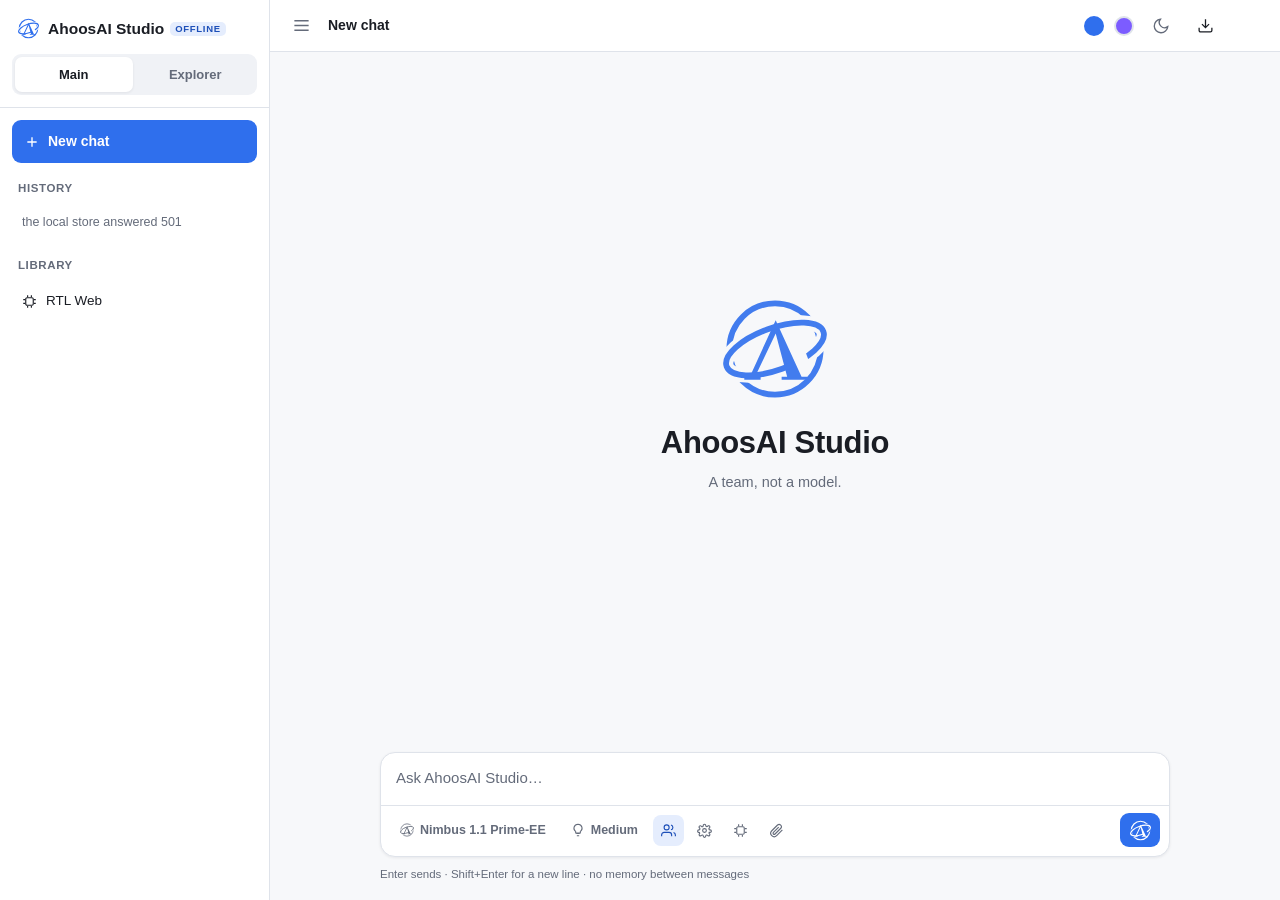
==== desktop/ui/index.html @ 8086b1c2 "AhoosAI Studio, offline Run AhoosAI models on your own computer: no account, no sign-in, and no inte" ====
<!doctype html>
<html lang="en">
<head>
<meta charset="utf-8">
<meta name="viewport" content="width=device-width, initial-scale=1">
<link rel="icon" type="image/svg+xml" href="logo.svg">
<title>AhoosAI Studio — Offline</title>
<style>
/* ---------------------------------------------------------------------------
   Themes: two grounds (light, dark) crossed with two accents (blue, purple).
   Every colour is a token so the cross product needs no duplicated rules --
   the ground sets the neutrals, the accent overrides three values.
   --------------------------------------------------------------------------- */
:root{
  --bg:#f7f8fa; --panel:#ffffff; --panel-2:#f0f2f6; --line:#dfe3ea;
  --ink:#1a1d24; --muted:#646b7a; --user-bg:#eef1f7;
  --code-bg:#f4f6f9; --shadow:0 1px 3px rgba(16,20,30,.07);
  --accent:#2f6fed; --accent-soft:#e5edfd; --accent-ink:#1d4fb8;
  --font:"Segoe UI",-apple-system,BlinkMacSystemFont,Roboto,"Noto Sans","Noto Sans Arabic",Arial,sans-serif;
  --mono:"Cascadia Mono",Consolas,"SF Mono",Menlo,"Liberation Mono",monospace;
}
/* True black, not blue-black. The old ground was #0e1116 -- a navy that
   reads as "dark theme" on an IPS panel and as a smudge on OLED, where black
   pixels are simply off. Every neutral below is grey with no hue in it, so
   the accent is the only colour on screen.

   Text is #ededed rather than #ffffff: pure white on pure black overshoots
   contrast and blooms at small sizes. Lines lift to #262626 because a border
   that worked against #0e1116 disappears against #000. */
[data-theme="dark"]{
  --bg:#000000; --panel:#0b0b0b; --panel-2:#151515; --line:#262626;
  --ink:#ededed; --muted:#8a8a8a; --user-bg:#141414;
  --code-bg:#000000; --shadow:0 0 0 1px rgba(255,255,255,.04);
}
[data-accent="purple"]{ --accent:#7c5cff; --accent-soft:#ece7ff; --accent-ink:#5b3fd6; }
[data-theme="dark"][data-accent="blue"]{ --accent:#5b8cff; --accent-soft:#0d1626; --accent-ink:#a8c2ff; }
[data-theme="dark"][data-accent="purple"]{ --accent:#9b7cff; --accent-soft:#160f26; --accent-ink:#c4b0ff; }

*{box-sizing:border-box}
html,body{height:100%}
body{margin:0;background:var(--bg);color:var(--ink);font:15px/1.65 var(--font);
     display:flex;overflow:hidden}
button{font:inherit;color:inherit;background:none;border:0;cursor:pointer}

/* ---- sidebar ------------------------------------------------------------ */
#side{width:270px;flex-shrink:0;background:var(--panel);border-right:1px solid var(--line);
      display:flex;flex-direction:column;transition:margin-left .18s ease}
#side.hidden{margin-left:-270px}
.side-top{padding:12px;border-bottom:1px solid var(--line)}
.brand{display:flex;align-items:center;gap:9px;padding:4px 6px 12px;font-weight:640;font-size:15.5px}
/* Only here. The mark on the empty chat stays clean -- a badge repeated in
   every empty state reads as decoration rather than as a status. */
.brand .beta{font-size:9.5px;font-weight:700;letter-spacing:.7px;text-transform:uppercase;
             color:var(--accent-ink);background:var(--accent-soft);border-radius:5px;
             padding:2px 5px;line-height:1;margin-left:-3px;align-self:center}
.tabs{display:flex;gap:4px;background:var(--panel-2);padding:3px;border-radius:9px}
.tabs button{flex:1;padding:7px;border-radius:7px;font-size:13px;color:var(--muted);font-weight:560}
.tabs button.on{background:var(--panel);color:var(--ink);box-shadow:var(--shadow)}
.pane{flex:1;overflow-y:auto;padding:12px;display:none}
.pane.on{display:block}
.newchat{width:100%;display:flex;align-items:center;gap:8px;padding:10px 12px;border-radius:9px;
         background:var(--accent);color:#fff;font-weight:600;font-size:14px;margin-bottom:16px}
.sec{font-size:11.5px;font-weight:680;letter-spacing:.6px;text-transform:uppercase;
     color:var(--muted);margin:16px 6px 7px}
.row{display:flex;align-items:center;gap:9px;padding:8px 10px;border-radius:8px;
     font-size:13.5px;cursor:pointer;color:var(--ink);width:100%;text-align:left}
.row:hover{background:var(--panel-2)}
.row.on{background:var(--accent-soft);color:var(--accent-ink)}
/* On, and not a control: no pointer, no hover promise, and legible rather than
   greyed out -- it is applied, not unavailable. */
.row.fixed{cursor:default;opacity:.85}
.row span{overflow:hidden;text-overflow:ellipsis;white-space:nowrap}
.empty{color:var(--muted);font-size:12.5px;padding:8px 10px;line-height:1.55}

/* ---- main --------------------------------------------------------------- */
#main{flex:1;display:flex;flex-direction:column;min-width:0}
#bar{height:52px;flex-shrink:0;display:flex;align-items:center;gap:10px;padding:0 14px;
     border-bottom:1px solid var(--line);background:var(--panel)}
.icon{width:34px;height:34px;border-radius:8px;display:grid;place-items:center;color:var(--muted)}
.icon:hover{background:var(--panel-2);color:var(--ink)}
#bar .title{font-weight:600;font-size:14px}
#bar .sp{flex:1}
.swatch{width:20px;height:20px;border-radius:50%;border:2px solid var(--line);cursor:pointer}
.swatch.on{border-color:var(--accent)}

#log{flex:1;overflow-y:auto;padding:26px 20px 10px;position:relative}
.wrap{max-width:790px;margin:0 auto}

/* The empty chat: the mark, large, and the name. Behind the stream and inert,
   so the first message simply covers it rather than having to move it. */
#blank{position:absolute;inset:0;display:grid;place-items:center;align-content:center;
       pointer-events:none;user-select:none;text-align:center;gap:2px}
#blank svg{width:104px;height:104px;color:var(--accent);opacity:.9}
#blank h1{margin:14px 0 0;font-size:31px;font-weight:600;letter-spacing:-.3px;color:var(--ink)}
#blank p{margin:0;color:var(--muted);font-size:14.5px}
/* Pure CSS, so it cannot drift out of step with the script: the mark is hidden
   the moment the stream holds anything. .gone is kept as a belt-and-braces
   hook for the script. */
#stream:not(:empty) + #blank{display:none}
#blank.gone{display:none}
.turn{margin-bottom:22px}
.bubble{padding:13px 16px;border-radius:13px;word-wrap:break-word;overflow-wrap:anywhere}
.user .bubble{background:var(--user-bg);border:1px solid var(--line);margin-left:auto;max-width:84%;width:fit-content}
.bot .bubble{background:var(--panel);border:1px solid var(--line);box-shadow:var(--shadow)}
.err .bubble{background:#fdecec;border:1px solid #f3b9b9;color:#8c1d1d}
[data-theme="dark"] .err .bubble{background:#2a1618;border-color:#5c2a2f;color:#ffb4b4}
.rtl{direction:rtl;text-align:right}
.rtl.user .bubble{margin-left:0;margin-right:auto}
.meta{margin-top:10px;padding-top:9px;border-top:1px solid var(--line);color:var(--muted);
      font-size:12px;display:flex;flex-wrap:wrap;gap:7px;align-items:center}
.tag{background:var(--accent-soft);color:var(--accent-ink);padding:2px 8px;border-radius:6px;
     font-size:11.5px;font-weight:560}

/* ---- stages: thinking, plan ---------------------------------------------- */
.stage{display:flex;align-items:center;gap:10px;padding:10px 14px;margin-bottom:9px;
       border:1px solid var(--line);border-radius:11px;background:var(--panel);
       color:var(--muted);font-size:13.5px}
.stage.done{opacity:.6}
.orbit{position:relative;width:26px;height:26px;flex-shrink:0}
.orbit .ring{position:absolute;inset:0;border-radius:50%;border:2px solid transparent;
             border-top-color:var(--accent);border-right-color:var(--accent);
             animation:spin 1.1s linear infinite}
.orbit .cl{position:absolute;inset:0;display:grid;place-items:center;color:var(--accent)}
@keyframes spin{to{transform:rotate(360deg)}}
.stage .lamp,.stage .scroll{color:var(--accent);flex-shrink:0}
.dots::after{content:'';animation:dots 1.4s steps(4,end) infinite}
@keyframes dots{0%{content:''}25%{content:'.'}50%{content:'..'}75%{content:'...'}}
.brief{font-family:var(--mono);font-size:12px;color:var(--muted);white-space:pre-wrap;
       max-height:120px;overflow-y:auto;margin-top:7px;padding-top:7px;border-top:1px dashed var(--line)}

/* ---- code --------------------------------------------------------------- */
.code{border:1px solid var(--line);border-radius:10px;overflow:hidden;margin:11px 0;background:var(--code-bg)}
.code-head{display:flex;align-items:center;gap:8px;padding:6px 11px;border-bottom:1px solid var(--line);
           font-size:11.5px;color:var(--muted);font-family:var(--mono)}
.code-head .sp{flex:1}
.code-head button{padding:3px 9px;border-radius:6px;font-size:11.5px;color:var(--muted)}
.code-head button:hover{background:var(--panel-2);color:var(--ink)}
.code pre{margin:0;padding:12px;overflow-x:auto;direction:ltr;text-align:left}
.code code{font-family:var(--mono);font-size:12.5px;line-height:1.6}
:not(pre)>code{background:var(--code-bg);border:1px solid var(--line);padding:1px 5px;
               border-radius:5px;font-family:var(--mono);font-size:12.5px;direction:ltr;
               display:inline-block}
.k{color:#c678dd}.s{color:#98c379}.c{color:#7d8799;font-style:italic}.n{color:#d19a66}.f{color:#61afef}
[data-theme="light"] .k,:root .k{color:#a626a4}
:root .s{color:#50a14f} :root .c{color:#a0a1a7} :root .n{color:#986801} :root .f{color:#4078f2}
[data-theme="dark"] .k{color:#c678dd}[data-theme="dark"] .s{color:#98c379}
[data-theme="dark"] .c{color:#7d8799}[data-theme="dark"] .n{color:#d19a66}[data-theme="dark"] .f{color:#61afef}

/* ---- composer ------------------------------------------------------------ */
#foot{flex-shrink:0;padding:12px 20px 16px;background:var(--bg)}
.composer{max-width:790px;margin:0 auto;background:var(--panel);border:1px solid var(--line);
          border-radius:15px;box-shadow:var(--shadow);overflow:visible}
.composer:focus-within{border-color:var(--accent)}
#input{padding:13px 15px;min-height:52px;max-height:210px;overflow-y:auto;outline:none;
       font:inherit;line-height:1.6}
#input:empty:before{content:attr(data-ph);color:var(--muted)}
.tools{display:flex;align-items:center;gap:5px;padding:7px 9px 9px;border-top:1px solid var(--line)}
.tool{height:31px;padding:0 10px;border-radius:8px;display:flex;align-items:center;gap:6px;
      font-size:12.5px;color:var(--muted);font-weight:550}
.tool:hover{background:var(--panel-2);color:var(--ink)}
.tool.sq{width:31px;padding:0;justify-content:center}
.tools .sp{flex:1}
#send{width:40px;height:34px;border-radius:9px;background:var(--accent);display:grid;place-items:center}
#send:disabled{opacity:.45;cursor:not-allowed}
.hint{max-width:790px;margin:8px auto 0;color:var(--muted);font-size:11.5px}

/* gear token: a vertical spanner standing in for @CR-*, named on hover */
.gear-tok{display:inline-flex;align-items:center;justify-content:center;width:22px;height:22px;
          border-radius:6px;background:var(--accent-soft);color:var(--accent-ink);
          vertical-align:-5px;margin:0 2px;cursor:default;position:relative}
.gear-tok:hover:after{content:attr(data-label);position:absolute;bottom:130%;left:50%;
       transform:translateX(-50%);background:var(--ink);color:var(--bg);font-size:11.5px;
       padding:5px 9px;border-radius:7px;white-space:nowrap;z-index:20;font-family:var(--font)}

/* ---- popovers ----------------------------------------------------------- */
.pop{position:absolute;bottom:calc(100% + 8px);left:0;background:var(--panel);
     border:1px solid var(--line);border-radius:11px;box-shadow:0 8px 26px rgba(0,0,0,.16);
     padding:6px;min-width:250px;z-index:30;display:none}
.pop.on{display:block}
.pop-h{font-size:11px;font-weight:680;letter-spacing:.5px;text-transform:uppercase;
       color:var(--muted);padding:7px 10px 5px}
.pop button{width:100%;display:flex;align-items:center;gap:9px;padding:8px 10px;border-radius:8px;
            font-size:13.5px;text-align:left}
.pop button:hover{background:var(--panel-2)}
.pop button:disabled{opacity:.75;cursor:default}
.pop button:disabled:hover{background:none}
.pop .sub{font-size:12px;color:var(--muted);padding-left:8px}
.pop hr{border:0;border-top:1px solid var(--line);margin:5px 0}
.holder{position:relative}
.check{color:var(--accent);margin-left:auto}

#shell{display:flex;width:100%;height:100%}
.gate{width:100%;place-items:center;text-align:center;padding:36px}
.signin{display:flex;align-items:center;justify-content:center;gap:10px;width:262px;margin:0 auto 10px;
        padding:11px 16px;border:1px solid var(--line);border-radius:10px;background:var(--panel);
        font-size:14px;font-weight:560;box-shadow:var(--shadow)}
.signin:hover{border-color:var(--accent)}
/* Sits under the two buttons at their width, so the column still reads as one
   block rather than a form with something bolted beneath it. */
.keep{display:flex;align-items:center;gap:9px;width:262px;margin:14px auto 0;
      font-size:13px;color:var(--muted);cursor:pointer;text-align:left}
.keep input{width:15px;height:15px;accent-color:var(--accent);cursor:pointer;flex:none}

#attached{display:flex;flex-wrap:wrap;gap:6px;padding:0 15px}
#attached:not(:empty){padding-top:11px}
.chip-file{display:inline-flex;align-items:center;gap:6px;background:var(--panel-2);
           border:1px solid var(--line);border-radius:7px;padding:3px 5px 3px 9px;font-size:12px}
.chip-file button{color:var(--muted);font-size:15px;line-height:1;padding:0 3px}
.chip-file button:hover{color:var(--ink)}

.hintlet{margin-left:auto;color:var(--muted);font-size:10.5px;flex-shrink:0}
.tool.lit{color:var(--accent-ink);background:var(--accent-soft)}
.gate-footer{margin-top:34px;display:flex;gap:14px;flex-wrap:wrap;justify-content:center;
  align-items:center;font-size:12px;color:var(--muted)}
.gate-footer a{color:var(--muted);text-decoration:none}
.gate-footer a:hover{color:var(--ink);text-decoration:underline}
.pop button.on{background:var(--accent-soft);color:var(--accent-ink)}
.pop button.on b{color:inherit}
#chipList:empty:before{content:"No chips yet.";color:var(--muted);font-size:12.5px;
                       display:block;padding:8px 10px}

#chipForm{position:fixed;inset:0;background:rgba(10,14,20,.5);z-index:60;
          display:none;place-items:center;padding:20px}
#chipForm.on{display:grid}
#chipForm .sheet{background:var(--panel);border:1px solid var(--line);border-radius:15px;
                 padding:22px;width:min(560px,100%);max-height:88vh;overflow-y:auto;
                 box-shadow:0 20px 50px rgba(0,0,0,.28)}
#chipForm h3{margin:0 0 6px;font-size:18px}
#chipForm .lede{margin:0 0 18px;color:var(--muted);font-size:13px;line-height:1.6}
#chipForm label{display:block;font-size:12.5px;font-weight:600;margin:14px 0 5px}
#chipForm .opt{font-weight:400;color:var(--muted)}
#chipForm input[type=text],#chipForm input:not([type]),#chipForm textarea{
  width:100%;background:var(--bg);border:1px solid var(--line);color:var(--ink);
  border-radius:9px;padding:10px 12px;font:inherit;font-size:14px}
#chipForm textarea{resize:vertical;font-family:var(--mono);font-size:12.5px;line-height:1.6}
#chipForm input:focus,#chipForm textarea:focus{outline:none;border-color:var(--accent)}
.check-row{display:flex;align-items:flex-start;gap:9px;font-weight:400!important;
           font-size:12.5px;color:var(--muted);margin-top:16px!important}
.check-row input{margin-top:2px}
.sheet-foot{display:flex;justify-content:flex-end;gap:9px;margin-top:20px}
.sheet-foot button{padding:9px 18px;border-radius:9px;font-size:13.5px;font-weight:600}
.sheet-foot .ghost{color:var(--muted)}
.sheet-foot .ghost:hover{background:var(--panel-2);color:var(--ink)}
.sheet-foot .primary{background:var(--accent);color:#fff}

/* Mobile: the sidebar covers the page rather than sitting beside it.
   It was fixed with z-index 50, which put it over the top bar -- including the
   button that closes it -- so it opened and could not be shut. It now slides,
   the bar stays above it, and a backdrop gives the obvious way out. */
@media(max-width:760px){
  #side{position:fixed;top:0;left:0;z-index:40;height:100%;
        transition:transform .18s ease;margin-left:0}
  #side.hidden{transform:translateX(-100%);margin-left:0}
  #bar{position:relative;z-index:45}
  #backdrop{position:fixed;inset:0;background:rgba(10,14,20,.45);z-index:35;display:block}
  #side.hidden ~ #main #backdrop, #side.hidden + #main #backdrop{display:none}
}
#backdrop{display:none}
.pop a.pop-link{display:block;padding:8px 12px;border-radius:8px;color:inherit;text-decoration:none;font-size:13px}
.pop a.pop-link:hover{background:var(--panel-2)}
a.icon{display:inline-grid;place-items:center;color:inherit}
#soloBtn:disabled{opacity:1;cursor:default}
.pop button:disabled .sub{opacity:.9}
</style>
</head>
<body data-theme="light" data-accent="blue">

<svg class="mark-defs" width="0" height="0" aria-hidden="true" focusable="false"
     style="position:absolute;width:0;height:0;overflow:hidden">
  <defs>
    <mask id="ahoosGap" maskUnits="userSpaceOnUse" x="0" y="0" width="1000" height="1000">
      <rect width="1000" height="1000" fill="#fff"/>
      <g transform="rotate(-20 500 500)"><ellipse cx="500" cy="500" rx="372" ry="152" fill="none" stroke="#000" stroke-width="104"/></g>
    </mask>
    <mask id="ahoosDip" maskUnits="userSpaceOnUse" x="0" y="0" width="1000" height="1000">
      <rect width="1000" height="1000" fill="#fff"/>
      <path d="M582 430 H700 V712 H582 Z" fill="#000"/>
    </mask>
  </defs>
</svg>
<div id="gate" hidden>
  <button id="gGoogle" hidden></button><button id="gGithub" hidden></button>
  <input type="checkbox" id="keepSignedIn" hidden><div id="authError" hidden></div>
</div>
<div id="shell" style="display:none">
<aside id="side">
  <div class="side-top">
    <div class="brand">
      <svg width="21" height="21" style="color:var(--accent)" viewBox="124 124 752 752" aria-hidden="true"><circle cx="500" cy="500" r="330" fill="none" stroke="currentColor" stroke-width="42" mask="url(#ahoosGap)"/><path d="M 505 292 L 692 700 L 732 700 L 732 722 L 548 722 L 548 700 L 588 700 L 505 388 L 356 700 L 396 700 L 396 722 L 278 722 L 278 700 L 318 700 Z" fill="currentColor"/><g transform="rotate(-20 500 500)" mask="url(#ahoosDip)"><ellipse cx="500" cy="500" rx="372" ry="152" fill="none" stroke="currentColor" stroke-width="42"/></g></svg>
      AhoosAI Studio
      <span class="beta">offline</span>
    </div>
    <div class="tabs">
      <button class="on" data-pane="mainPane">Main</button>
      <button data-pane="explPane">Explorer</button>
    </div>
  </div>

  <div class="pane on" id="mainPane">
    <button class="newchat" id="newChat">
      <svg width="16" height="16" viewBox="0 0 24 24" fill="none" stroke="currentColor" stroke-width="2"><path d="M12 5v14M5 12h14"/></svg>
      New chat
    </button>
    <div class="sec">History</div>
    <div id="history"><div class="empty">No chats yet. They are kept on this computer.</div></div>
    <div class="sec">Library</div>
    <div id="library">
      <button class="row" data-chip="rtl-web">
        <svg width="15" height="15" viewBox="0 0 24 24" fill="none" stroke="currentColor" stroke-width="1.8"><rect x="6" y="6" width="12" height="12" rx="2"/><path d="M9 2v3M15 2v3M9 19v3M15 19v3M2 9h3M2 15h3M19 9h3M19 15h3"/></svg>
        <span>RTL Web</span>
      </button>
    </div>
  </div>

  <div class="pane" id="explPane">
    <div style="display:flex;gap:6px;margin-bottom:14px">
      <button class="row" id="dlAll" style="justify-content:center;background:var(--panel-2)">
        <svg width="15" height="15" viewBox="0 0 24 24" fill="none" stroke="currentColor" stroke-width="1.8"><path d="M21 15v4a2 2 0 0 1-2 2H5a2 2 0 0 1-2-2v-4M7 10l5 5 5-5M12 15V3"/></svg>
        <span>Download</span>
      </button>
      <button class="row" id="dlZip" style="justify-content:center;background:var(--panel-2)">
        <svg width="15" height="15" viewBox="0 0 24 24" fill="none" stroke="currentColor" stroke-width="1.8"><path d="M21 8v11a2 2 0 0 1-2 2H5a2 2 0 0 1-2-2V5a2 2 0 0 1 2-2h6M14 3h7v7M10 14 21 3"/></svg>
        <span>As ZIP</span>
      </button>
    </div>
    <div class="sec">Files</div>
    <div id="files"><div class="empty">Files the model writes appear here. They are saved on this computer.</div></div>
  </div>
</aside>

<div id="main">
  <div id="bar">
    <button class="icon" id="toggleSide" title="Menu">
      <svg width="19" height="19" viewBox="0 0 24 24" fill="none" stroke="currentColor" stroke-width="1.9"><path d="M3 6h18M3 12h18M3 18h18"/></svg>
    </button>
    <div class="title" id="chatTitle">New chat</div>
    <div class="sp"></div>
    <div class="swatch on" data-accent="blue"  style="background:#2f6fed" title="Blue"></div>
    <div class="swatch"    data-accent="purple" style="background:#7c5cff" title="Purple"></div>
    <button class="icon" id="toggleTheme" title="Light / dark">
      <svg width="18" height="18" viewBox="0 0 24 24" fill="none" stroke="currentColor" stroke-width="1.8"><path d="M21 12.8A9 9 0 1 1 11.2 3a7 7 0 0 0 9.8 9.8z"/></svg>
    </button>
    <img id="avatar" hidden alt=""><span id="who" hidden></span>
    <a class="icon" id="modelSettings" href="setup.html" title="Model and downloads">
      <svg width="17" height="17" viewBox="0 0 24 24" fill="none" stroke="currentColor" stroke-width="1.8"><path d="M21 15v4a2 2 0 0 1-2 2H5a2 2 0 0 1-2-2v-4M7 10l5 5 5-5M12 15V3"/></svg>
    </a>
    <button class="icon" id="signOut" hidden></button>
  </div>

  <!-- Mobile only: tapping outside the open sidebar closes it. -->
  <div id="backdrop"></div>

  <div id="log">
    <div class="wrap" id="stream"></div>
    <!-- Shown only while a chat is empty. Sits behind the stream and ignores
         the pointer, so it can never get in the way of the conversation. -->
    <div id="blank">
      <svg width="1.15" viewBox="124 124 752 752" aria-hidden="true"><circle cx="500" cy="500" r="330" fill="none" stroke="currentColor" stroke-width="42" mask="url(#ahoosGap)"/><path d="M 505 292 L 692 700 L 732 700 L 732 722 L 548 722 L 548 700 L 588 700 L 505 388 L 356 700 L 396 700 L 396 722 L 278 722 L 278 700 L 318 700 Z" fill="currentColor"/><g transform="rotate(-20 500 500)" mask="url(#ahoosDip)"><ellipse cx="500" cy="500" rx="372" ry="152" fill="none" stroke="currentColor" stroke-width="42"/></g></svg>
      <h1>AhoosAI Studio</h1>
      <p>A team, not a model.</p>
    </div>
  </div>

  <div id="foot">
    <div class="composer">
      <div id="attached"></div>
      <div id="input" contenteditable="true" data-ph="Ask AhoosAI Studio…"></div>
      <div class="tools">

        <div class="holder">
          <button class="tool" id="modelBtn">
            <svg width="14" height="14" viewBox="124 124 752 752" aria-hidden="true"><circle cx="500" cy="500" r="330" fill="none" stroke="currentColor" stroke-width="42" mask="url(#ahoosGap)"/><path d="M 505 292 L 692 700 L 732 700 L 732 722 L 548 722 L 548 700 L 588 700 L 505 388 L 356 700 L 396 700 L 396 722 L 278 722 L 278 700 L 318 700 Z" fill="currentColor"/><g transform="rotate(-20 500 500)" mask="url(#ahoosDip)"><ellipse cx="500" cy="500" rx="372" ry="152" fill="none" stroke="currentColor" stroke-width="42"/></g></svg>
            Nimbus 1.1 Prime-EE
          </button>
          <div class="pop" id="modelPop">
            <div class="pop-h">On this computer</div>
            <button disabled><b>Nimbus 1.1 Prime-EE</b><span class="sub">answers every message</span></button>
            <hr>
            <a class="pop-link" href="setup.html">Model and downloads…</a>
          </div>
        </div>

        <div class="holder">
          <button class="tool" id="thinkBtn" title="How hard the models think">
            <svg width="14" height="14" viewBox="0 0 24 24" fill="none" stroke="currentColor" stroke-width="1.8"><path d="M9 18h6M10 22h4M12 2a7 7 0 0 0-4 12.7V17h8v-2.3A7 7 0 0 0 12 2z"/></svg>
            <span id="thinkLabel">Medium</span>
          </button>
          <div class="pop" id="thinkPop">
            <div class="pop-h">Effort &mdash; overrides every model's own default</div>
            <button data-effort=""><b>Each model's own</b><span class="sub">the model's own default</span></button>
            <hr>
            <button data-effort="low"><b>Low</b><span class="sub">a lookup, a rename, a one-liner</span></button>
            <button data-effort="medium"><b>Medium</b><span class="sub">ordinary work</span></button>
            <button data-effort="high"><b>High</b><span class="sub">design decisions, tricky code</span></button>
            <button data-effort="xhigh"><b>xHigh</b><span class="sub">root-cause debugging, hard implementation</span></button>
            <button data-effort="max"><b>Max</b><span class="sub">slowest and dearest &mdash; use it when the others missed</span></button>
          </div>
        </div>

        <button class="tool sq lit" id="soloBtn" disabled aria-pressed="true" title="One model answers. Team mode needs the online studio.">
          <svg width="15" height="15" viewBox="0 0 24 24" fill="none" stroke="currentColor" stroke-width="1.8"><path d="M17 21v-2a4 4 0 0 0-4-4H5a4 4 0 0 0-4 4v2"/><circle cx="9" cy="7" r="4"/><path d="M23 21v-2a4 4 0 0 0-3-3.87M16 3.13a4 4 0 0 1 0 7.75"/></svg>
        </button>

        <div class="holder">
          <button class="tool sq" id="gearBtn" title="Gears">
            <svg width="15" height="15" viewBox="0 0 24 24" fill="none" stroke="currentColor" stroke-width="1.8"><circle cx="12" cy="12" r="3"/><path d="M19.4 15a1.7 1.7 0 0 0 .3 1.9l.1.1a2 2 0 1 1-2.8 2.8l-.1-.1a1.7 1.7 0 0 0-2.9 1.2 2 2 0 1 1-4 0 1.7 1.7 0 0 0-2.9-1.2l-.1.1a2 2 0 1 1-2.8-2.8l.1-.1A1.7 1.7 0 0 0 3 15a2 2 0 1 1 0-4 1.7 1.7 0 0 0 1.2-2.9l-.1-.1a2 2 0 1 1 2.8-2.8l.1.1A1.7 1.7 0 0 0 10 4a2 2 0 1 1 4 0 1.7 1.7 0 0 0 2.9 1.2l.1-.1a2 2 0 1 1 2.8 2.8l-.1.1A1.7 1.7 0 0 0 21 11a2 2 0 1 1 0 4z"/></svg>
          </button>
          <div class="pop" id="gearPop">
            <div class="pop-h">Gears</div>
            <button data-gear="CR-image" disabled><b>@CR-image</b><span class="sub">not supported</span></button>
            <button data-gear="CR-file"><b>@CR-file</b><span class="sub">deliver files, not chat code blocks</span></button>
          </div>
        </div>

        <div class="holder">
          <button class="tool sq" id="chipBtn" title="Skill chips">
            <svg width="15" height="15" viewBox="0 0 24 24" fill="none" stroke="currentColor" stroke-width="1.8"><rect x="6" y="6" width="12" height="12" rx="2"/><path d="M9 2v3M15 2v3M9 19v3M15 19v3M2 9h3M2 15h3M19 9h3M19 15h3"/></svg>
          </button>
          <div class="pop" id="chipPop">
            <div class="pop-h">Chips — up to 5 at once</div>
            <div id="chipList"></div>
            <hr>
            <button id="chipNew">Create a chip…</button>
            <button id="chipUp">Import a .zip…</button>
          </div>
        </div>

        <button class="tool sq" id="attachBtn" title="Attach a file">
          <svg width="15" height="15" viewBox="0 0 24 24" fill="none" stroke="currentColor" stroke-width="1.8"><path d="M21.4 11.05 12.25 20.2a5.5 5.5 0 0 1-7.78-7.78l9.2-9.19a3.67 3.67 0 0 1 5.18 5.18l-9.2 9.2a1.83 1.83 0 1 1-2.59-2.6l8.5-8.48"/></svg>
        </button>
        <input type="file" id="file" multiple hidden>
        <input type="file" id="chipZip" accept=".zip" hidden>

        <div class="sp"></div>

        <button id="send" title="Send">
          <!-- The cloud stays white in every theme: it is the mark, not a surface. -->
          <svg width="21" height="21" style="color:#fff" viewBox="124 124 752 752" aria-hidden="true"><circle cx="500" cy="500" r="330" fill="none" stroke="currentColor" stroke-width="42" mask="url(#ahoosGap)"/><path d="M 505 292 L 692 700 L 732 700 L 732 722 L 548 722 L 548 700 L 588 700 L 505 388 L 356 700 L 396 700 L 396 722 L 278 722 L 278 700 L 318 700 Z" fill="currentColor"/><g transform="rotate(-20 500 500)" mask="url(#ahoosDip)"><ellipse cx="500" cy="500" rx="372" ry="152" fill="none" stroke="currentColor" stroke-width="42"/></g></svg>
        </button>
      </div>
    </div>
    <div class="hint">Enter sends · Shift+Enter for a new line · no memory between messages</div>
  </div>
</div>

<div id="chipForm">
  <div class="sheet">
    <h3>New chip</h3>
    <p class="lede">A chip is emphasis, not instructions. It is appended after a
    model&rsquo;s own prompt, so it refines a model that already knows its job
    rather than telling it what to be.</p>

    <label>Name</label>
    <input id="cfName" maxlength="80" placeholder="House style">

    <label>Summary <span class="opt">optional</span></label>
    <input id="cfSummary" maxlength="200" placeholder="What this chip is for">

    <label>Content <span class="opt">up to 8000 characters</span></label>
    <textarea id="cfContent" rows="9" placeholder="Prefer logical CSS properties over physical ones.&#10;Keep answers to the point; skip the preamble.&#10;When you write SQL, always parameterise."></textarea>

    <label class="check-row">
      <input type="checkbox" id="cfPublic" hidden>
      <span>Chips are kept on this computer.</span>
    </label>

    <div class="sheet-foot">
      <button id="cfCancel" class="ghost">Cancel</button>
      <button id="cfSave" class="primary">Create</button>
    </div>
  </div>
</div>

</div><!-- /#shell -->

<script src="local-supabase.js"></script>
<script src="vendor/jszip.min.js"></script>
<script>window.CFG = { url: 'local', key: 'local' };</script>
<script src="app.js"></script>

</body>
</html>
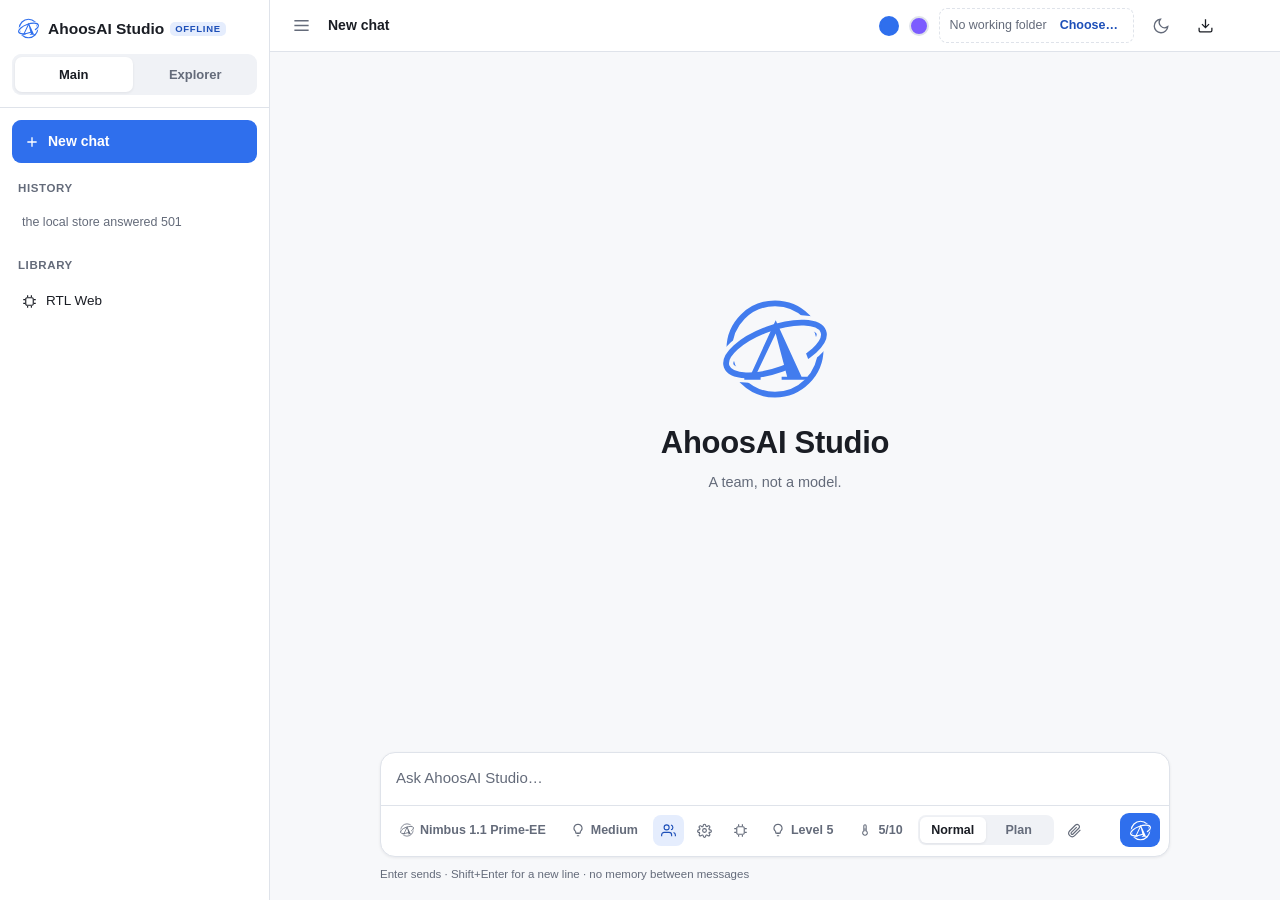
==== commit 23147abc: "AhoosAI Studio 2.0: Nimbus 2 Apex, offline Two models now, switched in one click. Nimbus 2 Apex runs" ====
--- a/desktop/ui/index.html
+++ b/desktop/ui/index.html
@@ -4,6 +4,7 @@
 <meta charset="utf-8">
 <meta name="viewport" content="width=device-width, initial-scale=1">
 <link rel="icon" type="image/svg+xml" href="logo.svg">
+<link rel="stylesheet" href="desktop.css">
 <title>AhoosAI Studio — Offline</title>
 <style>
 /* ---------------------------------------------------------------------------
@@ -477,6 +478,7 @@
 <script src="vendor/jszip.min.js"></script>
 <script>window.CFG = { url: 'local', key: 'local' };</script>
 <script src="app.js"></script>
+<script src="desktop.js"></script>
 
 </body>
 </html>
--- a/desktop/ui/desktop.css
+++ b/desktop/ui/desktop.css
@@ -0,0 +1,173 @@
+/* ---------------------------------------------------------------------------
+   What the desktop has that the web studio does not: the two dials of Nimbus 2
+   Apex, a working folder, a gate in front of anything that touches it, and a
+   shell.
+
+   The app's visual law is already written at the top of index.html -- type,
+   space and one rule weight, no gradients and no glow -- and every colour here
+   is one of its tokens, so these controls look like they were always in it.
+
+   The thermometer is the one exception, and it earns it: it is the only control
+   on screen that shows a physical quantity, so it is drawn as the instrument
+   that shows that quantity. The colour of the column is the reading, not
+   decoration -- cold at 1, warm at 10 -- and it is set from JavaScript one step
+   at a time rather than as a gradient across the whole tube, because a gradient
+   would show every temperature at once.
+   --------------------------------------------------------------------------- */
+
+/* ---- the thermometer ---------------------------------------------------- */
+
+.therm-pop{ padding:14px 16px 12px; min-width:232px }
+.therm-wrap{ display:flex; gap:16px; align-items:stretch }
+
+/* The glass: a tube with a bulb at the foot, drawn with borders and radii
+   rather than an image, so it takes the theme's line colour with everything
+   else. 148px because ten detents need room to be countable. */
+.therm{ position:relative; width:30px; height:148px; flex-shrink:0;
+        display:flex; flex-direction:column; align-items:center;
+        cursor:ns-resize; touch-action:none; user-select:none }
+.therm-tube{ position:relative; width:14px; flex:1; border:1px solid var(--line);
+             border-bottom:0; border-radius:7px 7px 0 0; background:var(--panel-2);
+             overflow:hidden }
+.therm-fill{ position:absolute; inset:auto 0 0 0; height:0;
+             background:var(--therm); transition:height .16s ease, background .16s ease }
+.therm-bulb{ position:relative; width:30px; height:30px; margin-top:-2px; border-radius:50%;
+             border:1px solid var(--line); background:var(--therm);
+             display:grid; place-items:center; color:#fff;
+             font:700 13px/1 var(--font); transition:background .16s ease }
+[data-theme="dark"] .therm-bulb{ color:#0b0b0b }
+.therm:focus-visible{ outline:none }
+.therm:focus-visible .therm-tube,
+.therm:focus-visible .therm-bulb{ border-color:var(--accent) }
+
+/* The detents. Every second one is long and carries its number, which is what
+   makes the scale readable without labelling all ten. */
+.therm-scale{ display:flex; flex-direction:column; justify-content:space-between;
+              padding:3px 0 16px; font:11px/1 var(--font); color:var(--muted) }
+.therm-scale span{ display:flex; align-items:center; gap:6px; height:0 }
+.therm-scale span::before{ content:""; width:6px; height:1px; background:var(--line) }
+.therm-scale span.major::before{ width:10px; background:var(--line) }
+.therm-scale span.on{ color:var(--ink); font-weight:650 }
+
+.therm-read{ flex:1; display:flex; flex-direction:column; gap:2px; min-width:0 }
+.therm-read b{ font-size:13.5px; font-weight:650 }
+.therm-read .sub{ font-size:12px; color:var(--muted); line-height:1.5 }
+.therm-read .num{ font:600 12px/1.5 var(--mono); color:var(--muted) }
+
+@media (prefers-reduced-motion:reduce){
+  .therm-fill,.therm-bulb{ transition:none }
+}
+
+/* ---- the thinking ladder, 1 to 20 -------------------------------------- */
+
+.ladder-pop{ padding:14px 16px 12px; min-width:268px }
+.ladder-head{ display:flex; align-items:baseline; justify-content:space-between; gap:10px }
+.ladder-head b{ font-size:13.5px; font-weight:650 }
+.ladder-head .lvl{ font:700 15px/1 var(--mono); color:var(--accent-ink) }
+.ladder-sub{ font-size:12px; color:var(--muted); margin:2px 0 11px; line-height:1.5 }
+.ladder input[type=range]{ width:100%; margin:0; accent-color:var(--accent) }
+/* Twenty ticks would be a smear, so five are drawn and the rest are felt. */
+.ladder-ticks{ display:flex; justify-content:space-between; font:11px/1 var(--mono);
+               color:var(--muted); margin-top:6px }
+
+/* ---- plan against normal ----------------------------------------------- */
+
+/* A fixed width, because `flex:1` only shares space that is left over and two
+   words of different lengths leave none -- so the halves came out 65 and 46,
+   and a slide of exactly half the track landed between them. */
+.mode{ position:relative; display:flex; width:136px; background:var(--panel-2);
+       padding:2px; border-radius:8px }
+.mode button{ position:relative; z-index:1; flex:1; min-width:0; padding:4px 0; border-radius:6px;
+              font-size:12.5px; font-weight:560; color:var(--muted); line-height:1.5;
+              text-align:center; white-space:nowrap; transition:color .18s ease }
+.mode button.on{ color:var(--ink) }
+.mode-slide{ position:absolute; top:2px; bottom:2px; left:2px; width:calc(50% - 2px);
+             border-radius:6px; background:var(--panel); box-shadow:var(--shadow);
+             transition:transform .22s cubic-bezier(.32,.72,0,1) }
+.mode[data-mode="plan"] .mode-slide{ transform:translateX(100%) }
+
+@media (prefers-reduced-motion:reduce){
+  .mode-slide,.mode button{ transition:none }
+}
+
+/* ---- the model picker: one line each ----------------------------------- */
+
+.pop .pick{ display:flex; align-items:center; justify-content:space-between; gap:12px;
+            width:100%; padding:8px 12px; border-radius:8px; font-size:13.5px;
+            white-space:nowrap; text-align:left }
+.pop .pick:hover:not(:disabled){ background:var(--panel-2) }
+.pop .pick .nm{ font-weight:560; color:var(--ink) }
+.pop .pick:disabled{ opacity:1; cursor:default }
+.pop .pick .st{ width:13px; height:13px; flex-shrink:0; color:var(--muted) }
+/* In use: a filled dot, and nothing written. The name is already there. */
+.pop .pick .st.on{ border-radius:50%; background:var(--accent); box-shadow:0 0 0 3px var(--accent-soft) }
+.pop .pick .st.dl{ opacity:.55 }
+
+/* ---- the working folder, in the bar ------------------------------------ */
+
+.folder{ display:flex; align-items:center; gap:7px; max-width:320px; min-width:0;
+         padding:5px 9px; border:1px solid var(--line); border-radius:8px;
+         font-size:12.5px; color:var(--muted); background:var(--panel) }
+.folder b{ color:var(--ink); font-weight:560; overflow:hidden; text-overflow:ellipsis;
+           white-space:nowrap; direction:ltr }
+.folder.none{ border-style:dashed }
+.folder button{ color:var(--accent-ink); font-size:12.5px; font-weight:560; flex-shrink:0 }
+
+/* ---- the gate ----------------------------------------------------------- */
+
+/* Not a dialog. A dialog trains a person to dismiss it; this sits in the
+   conversation where the action was asked for, and stays there afterwards as
+   the record of what was allowed. */
+.ask{ border:1px solid var(--accent); border-radius:12px; background:var(--panel);
+      padding:13px 15px; margin:10px 0; max-width:min(680px,92%) }
+.ask-h{ display:flex; align-items:center; gap:8px; font-size:13px; font-weight:650 }
+.ask-h svg{ color:var(--accent-ink); flex-shrink:0 }
+.ask-what{ margin:9px 0 11px; padding:9px 11px; border-radius:8px; background:var(--code-bg);
+           border:1px solid var(--line); font:12.5px/1.6 var(--mono);
+           white-space:pre-wrap; word-break:break-word; direction:ltr; text-align:left }
+.ask-row{ display:flex; gap:8px; flex-wrap:wrap }
+.ask-row button{ padding:7px 13px; border-radius:8px; font-size:13px; font-weight:600;
+                 border:1px solid var(--line) }
+.ask-row .yes{ background:var(--accent); color:#fff; border-color:transparent }
+.ask-row .once{ background:var(--panel-2) }
+.ask-row .no{ background:var(--panel-2) }
+.ask.settled{ border-color:var(--line) }
+.ask.settled .ask-row{ display:none }
+.ask-said{ display:none; font-size:12.5px; color:var(--muted) }
+.ask.settled .ask-said{ display:block }
+
+/* ---- the terminal ------------------------------------------------------- */
+
+#term{ display:none; flex-direction:column; border-top:1px solid var(--line);
+       background:var(--code-bg); height:260px; flex-shrink:0 }
+#term.on{ display:flex }
+.term-bar{ display:flex; align-items:center; gap:10px; padding:7px 12px;
+           border-bottom:1px solid var(--line); background:var(--panel);
+           font-size:12.5px; color:var(--muted) }
+.term-bar .where{ font:12px/1.5 var(--mono); color:var(--ink); overflow:hidden;
+                  text-overflow:ellipsis; white-space:nowrap; direction:ltr; flex:1 }
+.term-bar button{ font-size:12.5px; color:var(--accent-ink); font-weight:560; flex-shrink:0 }
+.term-out{ flex:1; overflow:auto; padding:10px 12px; font:12.5px/1.65 var(--mono);
+           white-space:pre-wrap; word-break:break-word; direction:ltr; text-align:left }
+.term-out .cmd{ color:var(--accent-ink); font-weight:600 }
+.term-out .bad{ color:#c0392b }
+[data-theme="dark"] .term-out .bad{ color:#ff7b6b }
+.term-out .code{ color:var(--muted) }
+.term-in{ display:flex; align-items:center; gap:8px; padding:8px 12px;
+          border-top:1px solid var(--line); background:var(--panel) }
+.term-in span{ font:13px/1 var(--mono); color:var(--muted) }
+.term-in input{ flex:1; border:0; background:none; color:var(--ink);
+                font:12.5px/1.6 var(--mono); outline:none; direction:ltr }
+
+/* ---- the reasoning, while it is being written -------------------------- */
+
+/* The stage already exists in the page; this is what goes inside it when the
+   model is thinking out loud. Clamped, because a level-20 answer thinks for
+   two thousand words and the answer is what the person is waiting for. */
+.apex-think{ margin-top:7px; max-height:132px; overflow:auto; padding:8px 10px;
+             border-radius:8px; background:var(--panel-2); border:1px solid var(--line);
+             font-size:12.5px; line-height:1.6; color:var(--muted);
+             white-space:pre-wrap; word-break:break-word }
+.apex-count{ font:11.5px/1 var(--mono); color:var(--muted); margin-top:6px }
+.apex-count.over{ color:#c0392b }
+[data-theme="dark"] .apex-count.over{ color:#ff7b6b }
